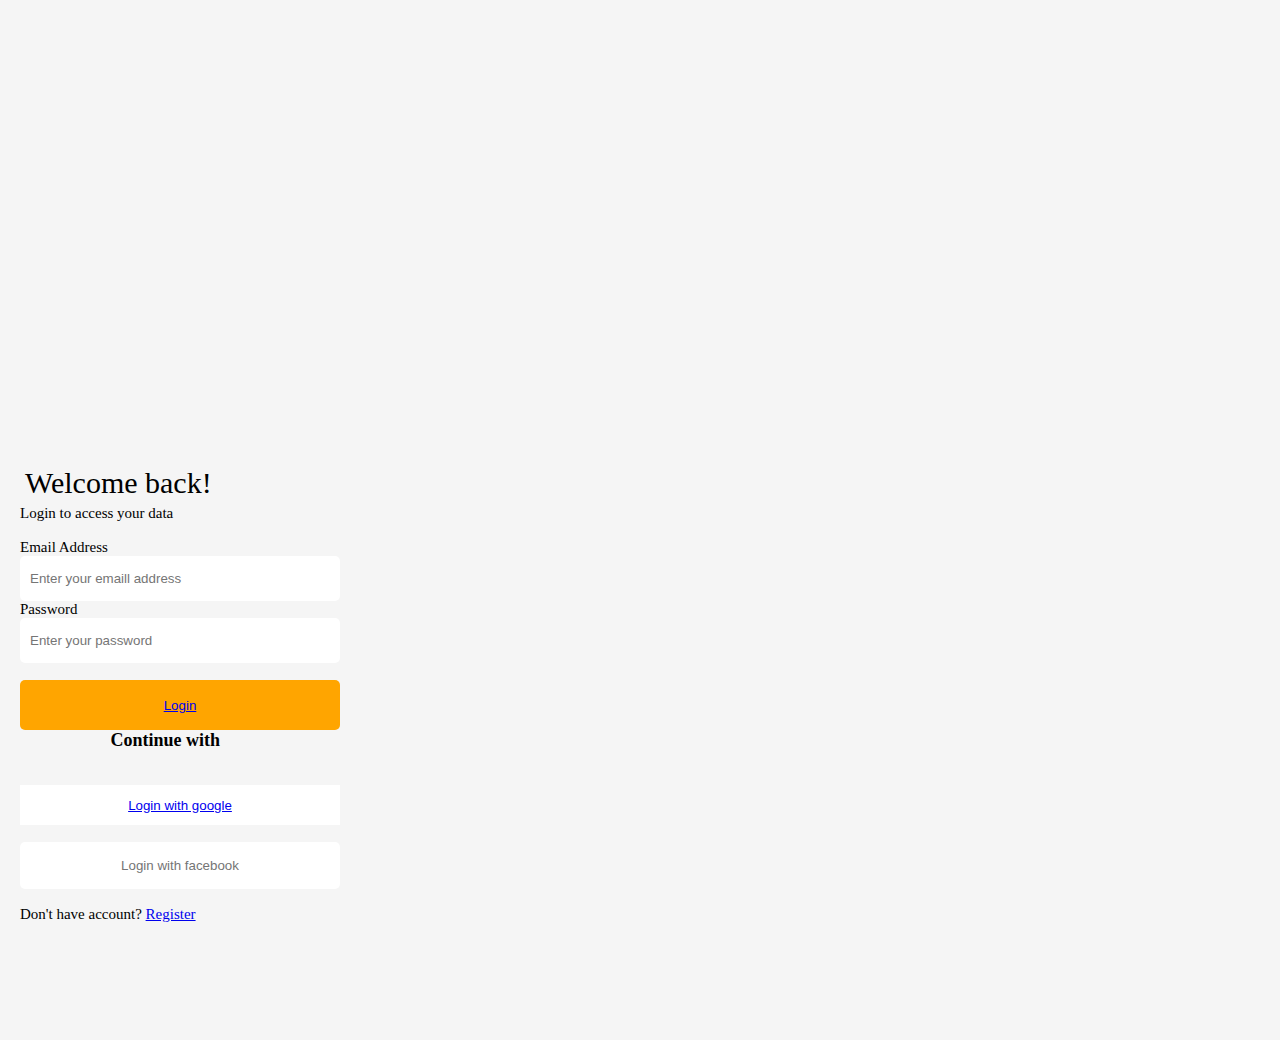
==== index2.html @ 4d541f3d "Add files via upload" ====
<!DOCTYPE html>
<html lang="en">
<head>
    <meta charset="UTF-8">
    <meta name="viewport" content="width=device-width, initial-scale=1.0">
    <title>Login Page</title>
    <link rel="stylesheet" href="style2.css">
</head>
<body>
    <main>
        <div>
            <h1>Welcome back!</h1>
              Login to access your data <br><br>

            <form action="">
                <label style="text-align: left;" class="email" for="">Email Address</label><br>
                <input type="Email" value="" placeholder="Enter your emaill address">
                <div>
                    <label class="email" for="">Password</label>
                   <br><input class="pass" type="password"   placeholder="Enter your password"><br>
                   <!-- <svg width="35" height="33" viewBox="0 0 35 33" fill="none" xmlns="http://www.w3.org/2000/svg">
                    <g id="eye-disable">
                    <path id="Vector" d="M7.25628 5.21066C6.84623 4.81552 6.1814 4.81552 5.77136 5.21066C5.36131 5.60579 5.36131 6.24644 5.77136 6.64157L7.25628 5.21066ZM28.1714 28.2269C28.5815 28.622 29.2462 28.622 29.6562 28.2269C30.0663 27.8317 30.0663 27.1912 29.6562 26.796L28.1714 28.2269ZM21.2141 20.4895C21.6461 20.1167 21.683 19.4771 21.2963 19.0606C20.9095 18.6443 20.2457 18.6088 19.8135 18.9816L21.2141 20.4895ZM15.3656 14.6954C15.7524 14.279 15.7156 13.6393 15.2836 13.2667C14.8514 12.894 14.1876 12.9294 13.8009 13.3458L15.3656 14.6954ZM27.6752 20.8228C27.2379 21.1896 27.192 21.8288 27.5728 22.2503C27.9536 22.6717 28.6167 22.7159 29.0541 22.349L27.6752 20.8228ZM13.7775 6.86641C13.2241 7.0336 12.9162 7.60139 13.0897 8.1346C13.2632 8.66782 13.8524 8.96453 14.4057 8.79735L13.7775 6.86641ZM10.5788 10.561C11.0676 10.2603 11.2109 9.63472 10.8989 9.1637C10.5869 8.69268 9.93766 8.55457 9.44886 8.85524L10.5788 10.561ZM25.4859 24.8768C25.9828 24.5887 26.1432 23.967 25.8443 23.4881C25.5453 23.0093 24.9002 22.8547 24.4033 23.1428L25.4859 24.8768ZM5.77136 6.64157L28.1714 28.2269L29.6562 26.796L7.25628 5.21066L5.77136 6.64157ZM12.4638 16.7188C12.4638 19.5129 14.8143 21.7778 17.7138 21.7778V19.7542C15.9742 19.7542 14.5638 18.3951 14.5638 16.7188H12.4638ZM17.7138 21.7778C19.0578 21.7778 20.2859 21.2899 21.2141 20.4895L19.8135 18.9816C19.2555 19.4628 18.5212 19.7542 17.7138 19.7542V21.7778ZM13.8009 13.3458C12.9702 14.2402 12.4638 15.4237 12.4638 16.7188H14.5638C14.5638 15.9408 14.8662 15.2332 15.3656 14.6954L13.8009 13.3458ZM4.17033 20.3122C6.9306 23.1107 11.9024 27.1742 17.7138 27.1742V25.1505C12.8418 25.1505 8.40841 21.6717 5.69249 18.9181L4.17033 20.3122ZM31.2573 13.1254C28.497 10.3268 23.5252 6.26339 17.7138 6.26339V8.28701C22.5858 8.28701 27.0192 11.7659 29.7352 14.5195L31.2573 13.1254ZM31.2573 20.3122C33.266 18.2756 33.266 15.1619 31.2573 13.1254L29.7352 14.5195C30.9734 15.775 30.9734 17.6626 29.7352 18.9181L31.2573 20.3122ZM5.69249 18.9181C4.45426 17.6626 4.45426 15.775 5.69249 14.5195L4.17033 13.1254C2.16165 15.1619 2.16165 18.2756 4.17033 20.3122L5.69249 18.9181ZM29.0541 22.349C29.8828 21.6539 30.6221 20.9561 31.2573 20.3122L29.7352 18.9181C29.1381 19.5234 28.4465 20.1757 27.6752 20.8228L29.0541 22.349ZM17.7138 6.26339C16.3453 6.26339 15.026 6.48917 13.7775 6.86641L14.4057 8.79735C15.4797 8.47286 16.5865 8.28701 17.7138 8.28701V6.26339ZM9.44886 8.85524C7.31253 10.1693 5.50603 11.7711 4.17033 13.1254L5.69249 14.5195C6.95499 13.2395 8.63114 11.759 10.5788 10.561L9.44886 8.85524ZM17.7138 27.1742C20.5805 27.1742 23.2302 26.1846 25.4859 24.8768L24.4033 23.1428C22.3522 24.3321 20.0779 25.1505 17.7138 25.1505V27.1742Z" fill="#49475A"/>
                    </g>
                    </svg> -->
                    
                    
                </div>  
               <br> <button class="login" type="button"><a href="index.html">Login</a></button>
                <h3 class="hr-lines"><span>Continue with</span></h3> <br><br>
                <button class="goog" placeholder="Login with google"><a href="index.html">Login with google</a></button>
                <br><br><input class="facebook" type="text" placeholder="Login with facebook">
                <br><br>Don't have account? <a href="signup.html">Register</a> 
            
             </div>
        <div class="cape"><img src="capstone-images/Rectangle 24.png" alt=""></div>
    </main>
</body>
</html>
---- style2.css ----
*{
    box-sizing: 0;
    margin: 0;
    padding: 0;
}
 form{
    /* padding: 20px;
    margin: 10px; */
    width: 200px;
    height: 40px;
} 
h1{
    font-weight: 500;
    font-size: 30px;
    text-align: left;
    text-decoration: solid black;
    margin: 5px;
}
main{
    display: flex;
    position: relative;
    padding: 20px;
    background-color:whitesmoke;
        gap: 200px;
    align-items: center;
    /* text-align: center; */
    width: 1350px;
    height: 1000px;
    font-size: 15px;
}
.cape{
    width: 200px;
    height: 200px;
    border-radius: 20px;
    align-items: left;

}
.pass{
    background-image: url('capstone-images/eye-disable.svg');
    background-repeat: no-repeat;
    background-size: 30px 40px;
    background-position: 99% 100%;
}
.goog{
    width: 320px;
    height: 40px;
    color: black;
    border: 0;
    padding: 10px;
    background-color: white;
    background-image: url('capstone-images/flat-color-icons_google.svg');
    background-repeat: no-repeat;
    background-size: 30px 40px;
    background-position: 77% 100%;
    align-items: center;

}
.facebook{
    width: 300px;
    height: 27px;
    color: black;
    border: 0;
    text-align: center;
    padding: 10px;
    background-color: white;
    background-image: url('capstone-images/logos_facebook.svg');
    background-repeat: no-repeat;
    background-size: 30px 45px;
    background-position: 77% 100%;

}

.Cape Input{
    width: 150px;
    height: 50px;
    border-radius: 10px;
}
.login{
    width: 320px;
    height: 50px;
    background-color: orange;
     border-radius: 5px; 
    color: #fff;
    border: 0;
    padding: 10px;
}
/* h3::before{
    content: "";
    /* display: block; */
    /* height: 2px;
    width: 130px;
    position: absolute;
    top: 50%;
    left: 0; */
    /* background: black; */
    /* z-index: -3;

    }
    h3{
        position: relative;
        max-width: 500px;
        margin: 100px auto;
        text-align: center;
    }

    h3::after{
        content: ""; */
        /* display: block; */
        /* height: 2px;
        width: 130px;
        position: absolute;
        top: 50%;
        right: 0; */
        /* background: black; */
        /* z-index: -2;
    
        } */
       /* span{
        background: white;
       /* } */ 

input{
    width: 300px;
    height: 25px;
    border: 0;
    padding: 10px;
    color: black;
    border-radius: 5px; 
    text-align: left;


}
/* label{
    text-align: left;
} */
.email{
    text-align: left;
}
h3{
    text-align: right;
    font-weight: 600;
    font-size: large;
}
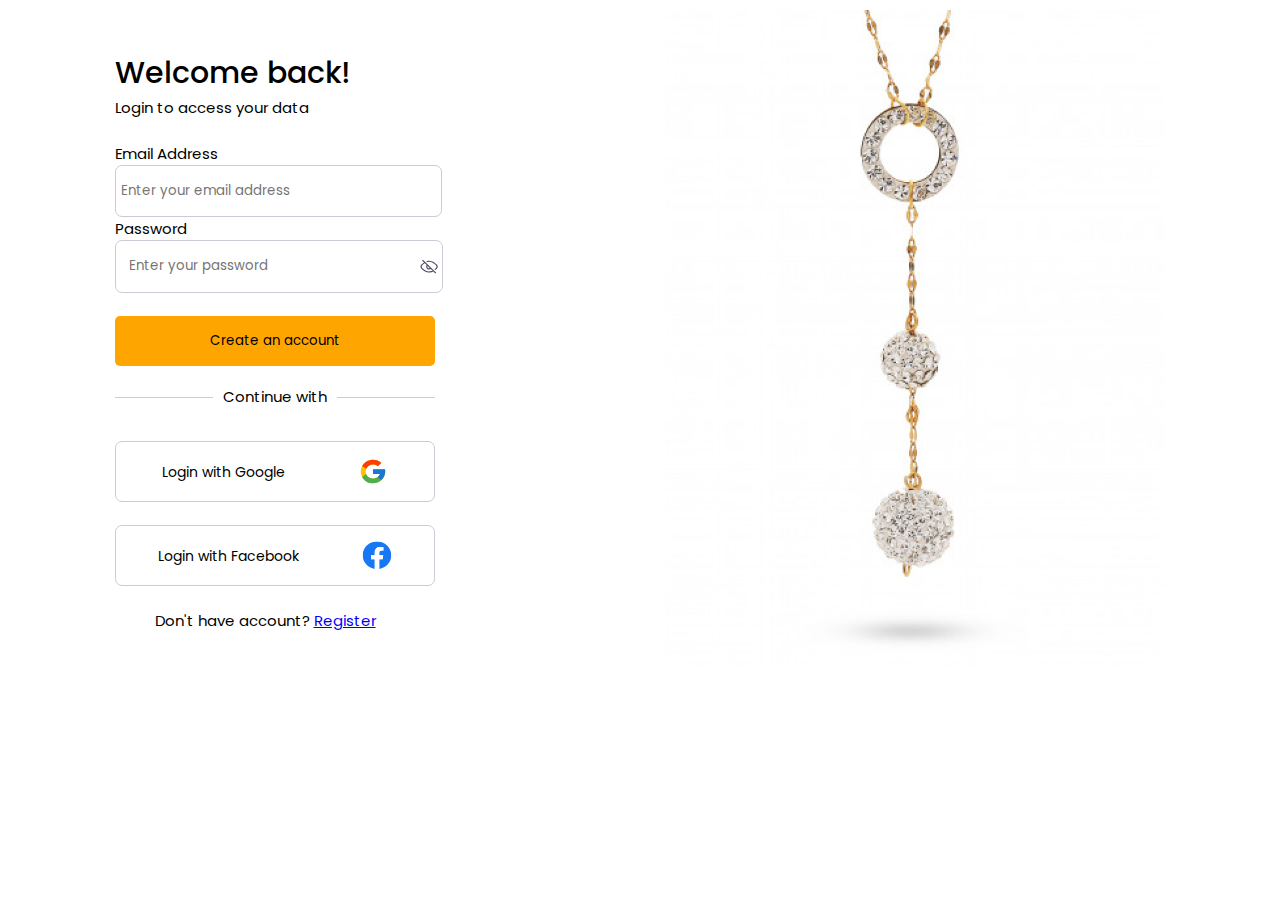
==== commit 718b61c5: "adding my codes" ====
--- a/index2.html
+++ b/index2.html
@@ -4,7 +4,10 @@
     <meta charset="UTF-8">
     <meta name="viewport" content="width=device-width, initial-scale=1.0">
     <title>Login Page</title>
-    <link rel="stylesheet" href="style2.css">
+    <link rel="stylesheet" href="css/style2.css">
+    <link rel="preconnect" href="https://fonts.googleapis.com">
+<link rel="preconnect" href="https://fonts.gstatic.com" crossorigin>
+<link href="https://fonts.googleapis.com/css2?family=Poppins:wght@300;400;500&display=swap" rel="stylesheet">
 </head>
 <body>
     <main>
@@ -13,27 +16,42 @@
               Login to access your data <br><br>
 
             <form action="">
-                <label style="text-align: left;" class="email" for="">Email Address</label><br>
-                <input type="Email" value="" placeholder="Enter your emaill address">
-                <div>
-                    <label class="email" for="">Password</label>
-                   <br><input class="pass" type="password"   placeholder="Enter your password"><br>
-                   <!-- <svg width="35" height="33" viewBox="0 0 35 33" fill="none" xmlns="http://www.w3.org/2000/svg">
-                    <g id="eye-disable">
-                    <path id="Vector" d="M7.25628 5.21066C6.84623 4.81552 6.1814 4.81552 5.77136 5.21066C5.36131 5.60579 5.36131 6.24644 5.77136 6.64157L7.25628 5.21066ZM28.1714 28.2269C28.5815 28.622 29.2462 28.622 29.6562 28.2269C30.0663 27.8317 30.0663 27.1912 29.6562 26.796L28.1714 28.2269ZM21.2141 20.4895C21.6461 20.1167 21.683 19.4771 21.2963 19.0606C20.9095 18.6443 20.2457 18.6088 19.8135 18.9816L21.2141 20.4895ZM15.3656 14.6954C15.7524 14.279 15.7156 13.6393 15.2836 13.2667C14.8514 12.894 14.1876 12.9294 13.8009 13.3458L15.3656 14.6954ZM27.6752 20.8228C27.2379 21.1896 27.192 21.8288 27.5728 22.2503C27.9536 22.6717 28.6167 22.7159 29.0541 22.349L27.6752 20.8228ZM13.7775 6.86641C13.2241 7.0336 12.9162 7.60139 13.0897 8.1346C13.2632 8.66782 13.8524 8.96453 14.4057 8.79735L13.7775 6.86641ZM10.5788 10.561C11.0676 10.2603 11.2109 9.63472 10.8989 9.1637C10.5869 8.69268 9.93766 8.55457 9.44886 8.85524L10.5788 10.561ZM25.4859 24.8768C25.9828 24.5887 26.1432 23.967 25.8443 23.4881C25.5453 23.0093 24.9002 22.8547 24.4033 23.1428L25.4859 24.8768ZM5.77136 6.64157L28.1714 28.2269L29.6562 26.796L7.25628 5.21066L5.77136 6.64157ZM12.4638 16.7188C12.4638 19.5129 14.8143 21.7778 17.7138 21.7778V19.7542C15.9742 19.7542 14.5638 18.3951 14.5638 16.7188H12.4638ZM17.7138 21.7778C19.0578 21.7778 20.2859 21.2899 21.2141 20.4895L19.8135 18.9816C19.2555 19.4628 18.5212 19.7542 17.7138 19.7542V21.7778ZM13.8009 13.3458C12.9702 14.2402 12.4638 15.4237 12.4638 16.7188H14.5638C14.5638 15.9408 14.8662 15.2332 15.3656 14.6954L13.8009 13.3458ZM4.17033 20.3122C6.9306 23.1107 11.9024 27.1742 17.7138 27.1742V25.1505C12.8418 25.1505 8.40841 21.6717 5.69249 18.9181L4.17033 20.3122ZM31.2573 13.1254C28.497 10.3268 23.5252 6.26339 17.7138 6.26339V8.28701C22.5858 8.28701 27.0192 11.7659 29.7352 14.5195L31.2573 13.1254ZM31.2573 20.3122C33.266 18.2756 33.266 15.1619 31.2573 13.1254L29.7352 14.5195C30.9734 15.775 30.9734 17.6626 29.7352 18.9181L31.2573 20.3122ZM5.69249 18.9181C4.45426 17.6626 4.45426 15.775 5.69249 14.5195L4.17033 13.1254C2.16165 15.1619 2.16165 18.2756 4.17033 20.3122L5.69249 18.9181ZM29.0541 22.349C29.8828 21.6539 30.6221 20.9561 31.2573 20.3122L29.7352 18.9181C29.1381 19.5234 28.4465 20.1757 27.6752 20.8228L29.0541 22.349ZM17.7138 6.26339C16.3453 6.26339 15.026 6.48917 13.7775 6.86641L14.4057 8.79735C15.4797 8.47286 16.5865 8.28701 17.7138 8.28701V6.26339ZM9.44886 8.85524C7.31253 10.1693 5.50603 11.7711 4.17033 13.1254L5.69249 14.5195C6.95499 13.2395 8.63114 11.759 10.5788 10.561L9.44886 8.85524ZM17.7138 27.1742C20.5805 27.1742 23.2302 26.1846 25.4859 24.8768L24.4033 23.1428C22.3522 24.3321 20.0779 25.1505 17.7138 25.1505V27.1742Z" fill="#49475A"/>
-                    </g>
-                    </svg> -->
-                    
-                    
-                </div>  
-               <br> <button class="login" type="button"><a href="index.html">Login</a></button>
-                <h3 class="hr-lines"><span>Continue with</span></h3> <br><br>
-                <button class="goog" placeholder="Login with google"><a href="index.html">Login with google</a></button>
-                <br><br><input class="facebook" type="text" placeholder="Login with facebook">
-                <br><br>Don't have account? <a href="signup.html">Register</a> 
+                <label for="">Email Address</label>
+                <br>
+                <input class="email" type="email" value="" placeholder="Enter your email address">
+                <label for="">Password</label>
+                <br>
+                <div class="pass">
+                    <input type="password" placeholder="Enter your password">
+                    <img src="icons/eye-disable.svg" alt="">
+                </div>
+                <br>                
+                
+          
+               <button class="login" type="button">
+                <a href="signup.html">Create an account</a>
+               </button>
+
+                <p class="hr-lines"><span>Continue with</span></p> 
+                <br>
+               
+                <button class="goog">
+                   <span class="text">Login with Google</span>
+                   <img src="icons/google.svg" alt="">
+                </button>
+                <br>
+                <button class="facebook">
+                    <span class="text">Login with Facebook</span>
+                    <img src="icons/facebook.svg" alt="">
+                </button>
+                <br>
+                <p class="account">
+                    Don't have account? 
+                    <a class="register" href="signup.html">Register</a> 
+                </p>
             
-             </div>
-        <div class="cape"><img src="capstone-images/Rectangle 24.png" alt=""></div>
+        </div>
+        <div class="cape"><img src="images/Rectangle 24.png" alt=""></div>
     </main>
 </body>
 </html>--- a/css/style2.css
+++ b/css/style2.css
@@ -0,0 +1,142 @@
+*{
+    box-sizing: 0;
+    margin: 0;
+    padding: 0;
+    font-family: Poppins;
+}
+ form{
+    width: 320px;
+    /* height: 40px; */
+} 
+h1{
+    font-weight: 500;
+    font-size: 30px;
+}
+main{
+    display: flex;
+    justify-content: space-around;
+    margin-top: 10px;
+    /* background-color:whitesmoke; */
+    align-items: center;  
+    font-size: 15px;
+}
+.cape{
+   
+    border-radius: 20px;
+}
+
+.cape img{
+    width: 500px;
+   
+}
+
+.email{
+    border-radius: 7px;
+    text-align: left;
+    width: 315px;
+    padding: 5px;
+    height: 40px;
+    border: 1px solid rgba(203, 202, 215, 1);
+}
+
+.pass{
+   display: flex;
+   justify-content: space-between;
+   border: 1px solid rgba(203, 202, 215, 1);
+  border-radius: 7px;
+  text-align: center;
+  width: 320px;
+  padding: 3px;
+}
+
+.hr-lines{
+    text-align: center;
+    align-items: center;
+    padding-top: 20px;
+    border-bottom: 1px solid rgba(203, 202, 215, 1); 
+    line-height: 0.1em;
+    margin: 10px 0 20px;
+    width: 320px;
+}
+
+.hr-lines span { 
+    background:#fff; 
+    padding:0 10px; 
+}
+    
+
+.goog{
+    display: flex;
+    justify-content: space-around;
+    background-color: white;
+    border: 1px solid rgba(203, 202, 215, 1);
+   border-radius: 7px;
+   text-align: center;
+   width: 320px;
+   padding: 10px;
+}
+
+.goog .text, .facebook .text{
+    padding-top: 10px;
+    font-size: 14px;
+}
+
+a{
+    text-decoration: none;
+    color: black;
+}
+.facebook{
+    display: flex;
+    justify-content: space-around;
+    background-color: white;
+    border: 1px solid rgba(203, 202, 215, 1);
+   border-radius: 7px;
+   text-align: center;
+   width: 320px;
+   padding: 10px;
+}
+
+.Cape Input{
+    width: 150px;
+    height: 50px;
+    border-radius: 10px;
+}
+.login{
+    width: 320px;
+    height: 50px;
+    background-color: orange;
+    border-radius: 5px; 
+    color: #fff;
+    border: 0;
+    padding: 10px;
+}
+
+
+input{
+    width: 300px;
+    height: 25px;
+    border: 0;
+    padding: 10px;
+    color: black;
+    border-radius: 5px; 
+    text-align: left;
+
+
+}
+
+
+h3{
+    text-align: right;
+    font-weight: 600;
+    font-size: large;
+}
+
+.account{
+    width: 300px;
+    text-align: center;
+}
+
+.register{
+    text-decoration: underline;
+    color: blue;
+}